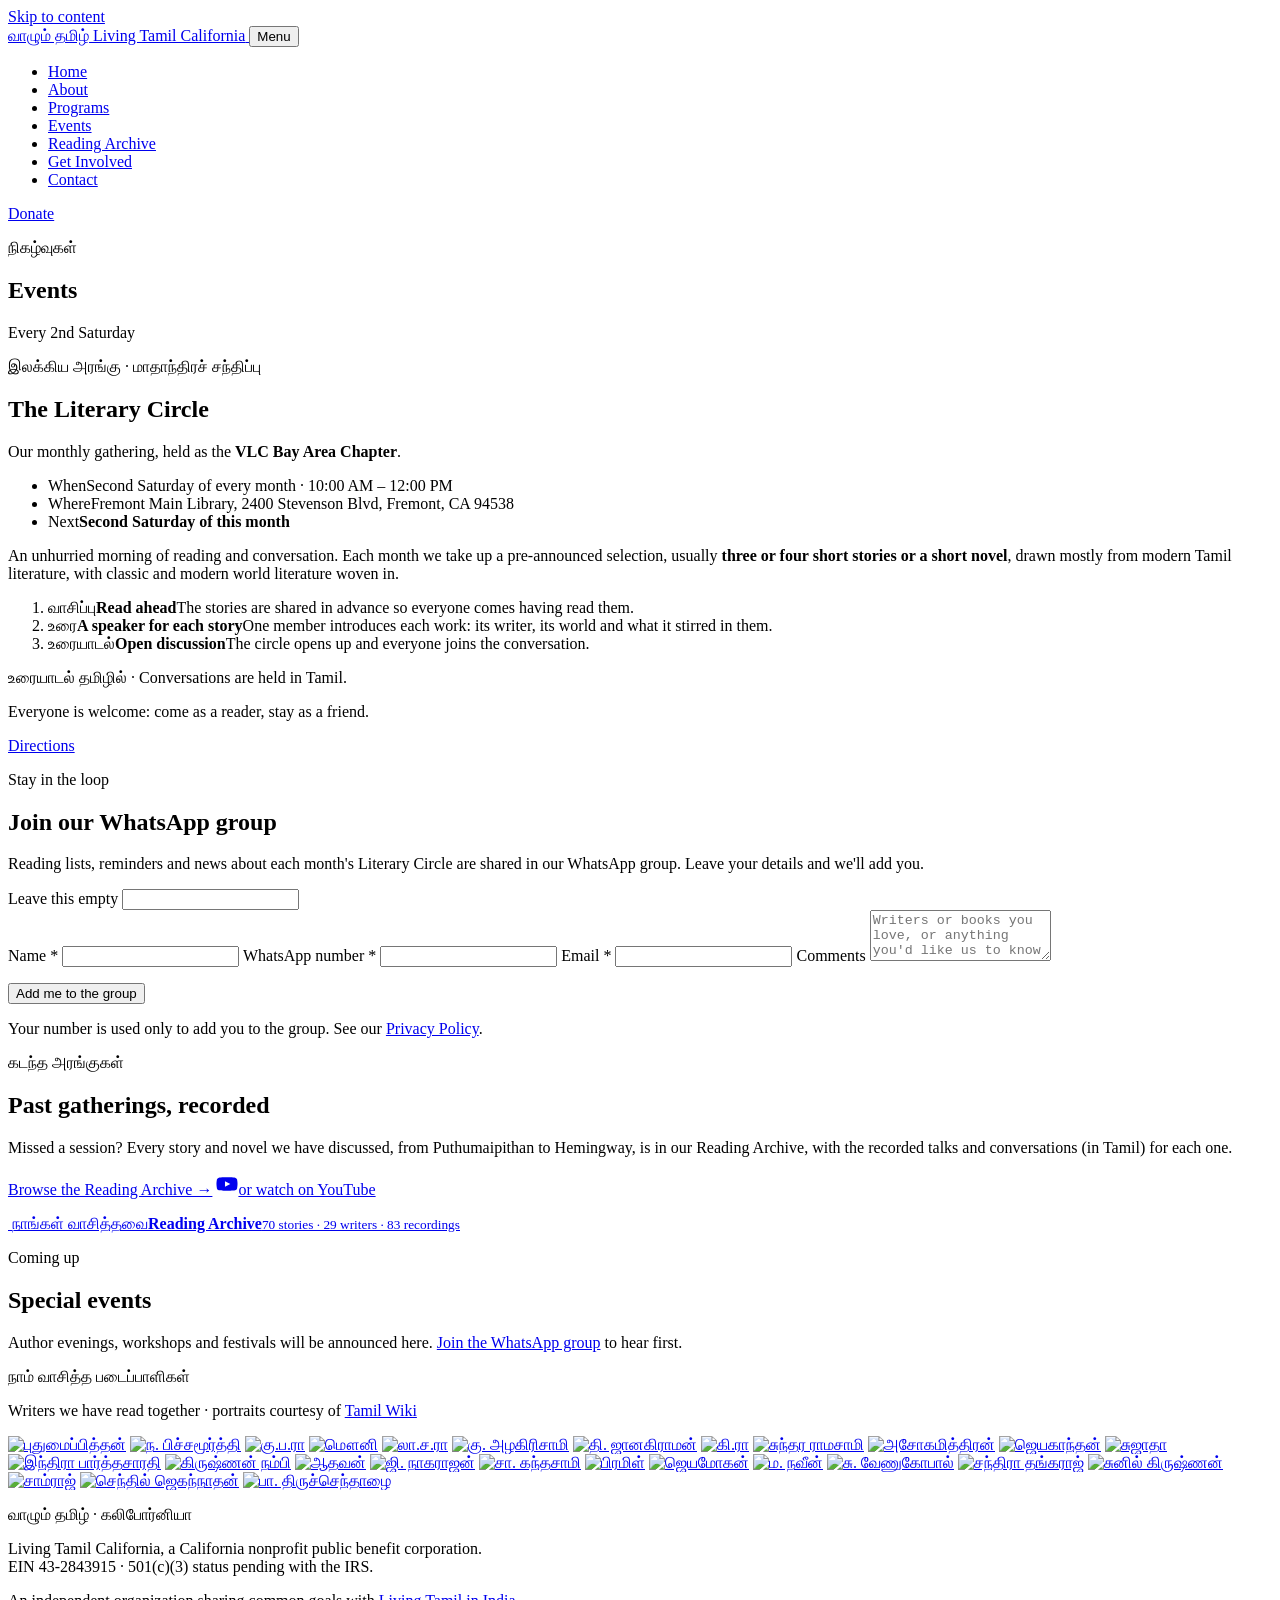
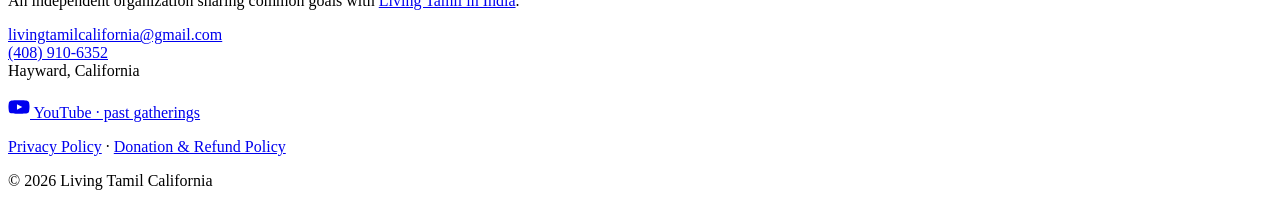
==== events.html @ 753c1c61 "Add files via upload" ====
<!DOCTYPE html>
<html lang="en">
<head>
  <meta charset="utf-8">
  <meta name="referrer" content="strict-origin-when-cross-origin">
  <meta name="viewport" content="width=device-width, initial-scale=1">
  <title>Events · Living Tamil California</title>
  <meta name="description" content="Upcoming events from Living Tamil California.">
  <link rel="preconnect" href="https://fonts.googleapis.com">
  <link rel="preconnect" href="https://fonts.gstatic.com" crossorigin>
  <link rel="stylesheet" href="https://fonts.googleapis.com/css2?family=Noto+Serif+Tamil:wght@400;600;700&family=Source+Serif+4:ital,opsz,wght@0,8..60,400;0,8..60,600;1,8..60,400&family=IBM+Plex+Sans:wght@500;600&display=swap">
  <link rel="stylesheet" href="css/style.css">
</head>
<body>
  <a class="skip" href="#main">Skip to content</a>
  <header class="site-header">
    <div class="wrap bar">
      <a class="brand" href="index.html">
        <span class="brand-ta" lang="ta">வாழும் தமிழ்</span>
        <span class="brand-en">Living Tamil California</span>
      </a>
      <button class="menu-btn" aria-expanded="false" aria-controls="site-nav">Menu</button>
      <nav id="site-nav" aria-label="Main">
        <ul>
        <li><a href="index.html">Home</a></li>
        <li><a href="about.html">About</a></li>
        <li><a href="programs.html">Programs</a></li>
        <li><a href="events.html" aria-current="page">Events</a></li>
        <li><a href="readings.html">Reading Archive</a></li>
        <li><a href="get-involved.html">Get Involved</a></li>
        <li><a href="contact.html">Contact</a></li>
        </ul>
      </nav>
      <a class="btn btn-donate" href="donate.html">Donate</a>
    </div>
  </header>

  <main id="main">
    
    <section class="page-head"><div class="wrap">
      <p class="label" lang="ta">நிகழ்வுகள்</p>
      <h1>Events</h1>
    </div></section>

    <section><div class="wrap">
      <article class="circle">
        <div class="circle-date" aria-hidden="true">
          <span class="cd-label">Every</span>
          <span class="cd-big">2nd</span>
          <span class="cd-label">Saturday</span>
        </div>
        <div>
          <p class="card-ta" lang="ta">இலக்கிய அரங்கு · மாதாந்திரச் சந்திப்பு</p>
          <h2>The Literary Circle</h2>
          <p class="muted">Our monthly gathering, held as the <strong>VLC Bay Area Chapter</strong>.</p>
          <ul class="circle-facts">
            <li><span>When</span>Second Saturday of every month · 10:00 AM – 12:00 PM</li>
            <li><span>Where</span>Fremont Main Library, 2400 Stevenson Blvd, Fremont, CA 94538</li>
            <li><span>Next</span><strong data-next-meet>Second Saturday of this month</strong></li>
          </ul>
          <p>An unhurried morning of reading and conversation. Each month we take up a pre-announced selection, usually <strong>three or four short stories or a short novel</strong>, drawn mostly from modern Tamil literature, with classic and modern world literature woven in.</p>
          <ol class="circle-flow">
            <li><span lang="ta">வாசிப்பு</span><strong>Read ahead</strong>The stories are shared in advance so everyone comes having read them.</li>
            <li><span lang="ta">உரை</span><strong>A speaker for each story</strong>One member introduces each work: its writer, its world and what it stirred in them.</li>
            <li><span lang="ta">உரையாடல்</span><strong>Open discussion</strong>The circle opens up and everyone joins the conversation.</li>
          </ol>
          <p class="lang-note"><span lang="ta">உரையாடல் தமிழில்</span> · Conversations are held in Tamil.</p>
          <p class="muted">Everyone is welcome: come as a reader, stay as a friend.</p>
          <p><a class="btn btn-ghost" href="https://maps.google.com/?q=Fremont+Main+Library+2400+Stevenson+Blvd+Fremont+CA" target="_blank" rel="noopener">Directions</a></p>
        </div>
      </article>
    </div></section>

    <section id="whatsapp"><div class="wrap two-col">
      <div>
        <p class="label">Stay in the loop</p>
        <h2>Join our WhatsApp group</h2>
        <p>Reading lists, reminders and news about each month's Literary Circle are shared in our WhatsApp group. Leave your details and we'll add you.</p>
      </div>
      <form class="join-form" data-sheet="whatsapp" action="https://script.google.com/macros/s/AKfycbwcMG3Bft_n6S9vQtXcl8QvotxxAq6R3eMAFRII5XbuZ6vW37syOrJnGs5MdEggBdgD/exec" method="POST" accept-charset="UTF-8">
        <input type="hidden" name="form" value="whatsapp">
        <input type="hidden" name="page" value="events.html">
        <div class="hp" aria-hidden="true"><label>Leave this empty <input type="text" name="_honey" tabindex="-1" autocomplete="off"></label></div>
        <label for="w-name">Name <span aria-hidden="true">*</span></label>
        <input id="w-name" name="name" type="text" maxlength="100" autocomplete="name" required>
        <label for="w-phone">WhatsApp number <span aria-hidden="true">*</span></label>
        <input id="w-phone" name="phone" type="tel" maxlength="25" inputmode="tel" autocomplete="tel" required>
        <label for="w-email">Email <span aria-hidden="true">*</span></label>
        <input id="w-email" name="email" type="email" maxlength="120" autocomplete="email" required>
        <label for="w-comments">Comments</label>
        <textarea id="w-comments" name="comments" maxlength="1000" rows="3" placeholder="Writers or books you love, or anything you'd like us to know"></textarea>
        <p class="form-msg" role="status" aria-live="polite"></p>
        <button class="btn" type="submit">Add me to the group</button>
        <p class="muted small">Your number is used only to add you to the group. See our <a href="privacy.html">Privacy Policy</a>.</p>
      </form>
    </div></section>


    <section class="past"><div class="wrap past-grid">
      <div>
        <p class="label" lang="ta">கடந்த அரங்குகள்</p>
        <h2>Past gatherings, recorded</h2>
        <p>Missed a session? Every story and novel we have discussed, from Puthumaipithan to Hemingway, is in our Reading Archive, with the recorded talks and conversations (in Tamil) for each one.</p>
        <p class="past-actions"><a class="btn btn-yt" href="readings.html">Browse the Reading Archive →</a>
        <a class="past-yt" href="https://www.youtube.com/channel/UCCyEoEuhA17D2YzN9v149PA" target="_blank" rel="noopener noreferrer"><svg viewBox="0 0 24 24" width="22" height="22" aria-hidden="true"><path fill="currentColor" d="M23 7.2a3 3 0 0 0-2.1-2.1C19 4.6 12 4.6 12 4.6s-7 0-8.9.5A3 3 0 0 0 1 7.2 31 31 0 0 0 .5 12a31 31 0 0 0 .5 4.8 3 3 0 0 0 2.1 2.1c1.9.5 8.9.5 8.9.5s7 0 8.9-.5a3 3 0 0 0 2.1-2.1 31 31 0 0 0 .5-4.8 31 31 0 0 0-.5-4.8zM9.8 15.1V8.9L15.6 12z"/></svg><span>or watch on YouTube</span></a></p>
      </div>
      <a class="archive-card" href="readings.html" aria-label="Open the Reading Archive">
        <span class="ac-grid" aria-hidden="true"><img src="https://i.ytimg.com/vi/Y4TDRmN-gcU/mqdefault.jpg" alt="" loading="lazy"><img src="https://i.ytimg.com/vi/w2CPVMd3HJQ/mqdefault.jpg" alt="" loading="lazy"><img src="https://i.ytimg.com/vi/d3Lh9rftVUc/mqdefault.jpg" alt="" loading="lazy"><img src="https://i.ytimg.com/vi/euG8YVefQOY/mqdefault.jpg" alt="" loading="lazy"></span>
        <span class="ac-cap"><span lang="ta">நாங்கள் வாசித்தவை</span><b>Reading Archive</b><small>70 stories · 29 writers · 83 recordings</small></span>
      </a>
    </div></section>
      <section><div class="wrap">
      <p class="label">Coming up</p>
      <h2>Special events</h2>
      <p class="muted">Author evenings, workshops and festivals will be announced here. <a href="#whatsapp">Join the WhatsApp group</a> to hear first.</p>
    </div></section>
  </main>

<!-- writers-ribbon:start -->
<aside class="writers-ribbon" aria-label="Writers we have read">
  <div class="wrap">
    <p class="label" lang="ta">நாம் வாசித்த படைப்பாளிகள்</p>
    <p class="wr-sub">Writers we have read together · portraits courtesy of <a href="https://tamil.wiki" target="_blank" rel="noopener">Tamil Wiki</a></p>
    <div class="wr-faces">
      <a class="wr-face" href="https://tamil.wiki/wiki/%E0%AE%AA%E0%AF%81%E0%AE%A4%E0%AF%81%E0%AE%AE%E0%AF%88%E0%AE%AA%E0%AF%8D%E0%AE%AA%E0%AE%BF%E0%AE%A4%E0%AF%8D%E0%AE%A4%E0%AE%A9%E0%AF%8D" target="_blank" rel="noopener" data-name="புதுமைப்பித்தன்"><img src="https://tamil.wiki/images/b/b8/Pudhumaipithan.jpg" alt="புதுமைப்பித்தன்" loading="lazy"></a>
      <a class="wr-face" href="https://tamil.wiki/wiki/%E0%AE%A8._%E0%AE%AA%E0%AE%BF%E0%AE%9A%E0%AF%8D%E0%AE%9A%E0%AE%AE%E0%AF%82%E0%AE%B0%E0%AF%8D%E0%AE%A4%E0%AF%8D%E0%AE%A4%E0%AE%BF" target="_blank" rel="noopener" data-name="ந. பிச்சமூர்த்தி"><img src="https://tamil.wiki/images/thumb/9/9c/Na_Pichamurthy.jpg/300px-Na_Pichamurthy.jpg" alt="ந. பிச்சமூர்த்தி" loading="lazy"></a>
      <a class="wr-face" href="https://tamil.wiki/wiki/%E0%AE%95%E0%AF%81.%E0%AE%AA._%E0%AE%B0%E0%AE%BE%E0%AE%9C%E0%AE%95%E0%AF%8B%E0%AE%AA%E0%AE%BE%E0%AE%B2%E0%AE%A9%E0%AF%8D" target="_blank" rel="noopener" data-name="கு.ப.ரா"><img src="https://tamil.wiki/images/thumb/9/91/%E0%AE%95%E0%AF%81%E0%AE%AA%E0%AE%B0%E0%AE%BE.jpg/300px-%E0%AE%95%E0%AF%81%E0%AE%AA%E0%AE%B0%E0%AE%BE.jpg" alt="கு.ப.ரா" loading="lazy"></a>
      <a class="wr-face" href="https://tamil.wiki/wiki/%E0%AE%AE%E0%AF%8C%E0%AE%A9%E0%AE%BF" target="_blank" rel="noopener" data-name="மௌனி"><img src="https://tamil.wiki/images/8/82/%E0%AE%AE%E0%AF%8C%E0%AE%A9%E0%AE%BF.jpg" alt="மௌனி" loading="lazy"></a>
      <a class="wr-face" href="https://tamil.wiki/wiki/%E0%AE%B2%E0%AE%BE.%E0%AE%9A._%E0%AE%B0%E0%AE%BE%E0%AE%AE%E0%AE%BE%E0%AE%AE%E0%AE%BF%E0%AE%B0%E0%AF%8D%E0%AE%A4%E0%AE%AE%E0%AF%8D" target="_blank" rel="noopener" data-name="லா.ச.ரா"><img src="https://tamil.wiki/images/8/84/La.Sa.Ra.jpg" alt="லா.ச.ரா" loading="lazy"></a>
      <a class="wr-face" href="https://tamil.wiki/wiki/%E0%AE%95%E0%AF%81._%E0%AE%85%E0%AE%B4%E0%AE%95%E0%AE%BF%E0%AE%B0%E0%AE%BF%E0%AE%9A%E0%AE%BE%E0%AE%AE%E0%AE%BF" target="_blank" rel="noopener" data-name="கு. அழகிரிசாமி"><img src="https://tamil.wiki/images/thumb/9/93/%E0%AE%95%E0%AF%81.%E0%AE%85%E0%AE%B4%E0%AE%95%E0%AE%BF%E0%AE%B0%E0%AE%BF%E0%AE%9A%E0%AE%BE%E0%AE%AE%E0%AE%BF.png/300px-%E0%AE%95%E0%AF%81.%E0%AE%85%E0%AE%B4%E0%AE%95%E0%AE%BF%E0%AE%B0%E0%AE%BF%E0%AE%9A%E0%AE%BE%E0%AE%AE%E0%AE%BF.png" alt="கு. அழகிரிசாமி" loading="lazy"></a>
      <a class="wr-face" href="https://tamil.wiki/wiki/%E0%AE%A4%E0%AE%BF.%E0%AE%9C%E0%AE%BE%E0%AE%A9%E0%AE%95%E0%AE%BF%E0%AE%B0%E0%AE%BE%E0%AE%AE%E0%AE%A9%E0%AF%8D" target="_blank" rel="noopener" data-name="தி. ஜானகிராமன்"><img src="https://tamil.wiki/images/thumb/8/80/%E0%AE%A4%E0%AE%BF.%E0%AE%9C%E0%AE%BE%E0%AE%A9%E0%AE%95%E0%AE%BF%E0%AE%B0%E0%AE%BE%E0%AE%AE%E0%AE%A9%E0%AF%8D.png/281px-%E0%AE%A4%E0%AE%BF.%E0%AE%9C%E0%AE%BE%E0%AE%A9%E0%AE%95%E0%AE%BF%E0%AE%B0%E0%AE%BE%E0%AE%AE%E0%AE%A9%E0%AF%8D.png" alt="தி. ஜானகிராமன்" loading="lazy"></a>
      <a class="wr-face" href="https://tamil.wiki/wiki/%E0%AE%95%E0%AE%BF._%E0%AE%B0%E0%AE%BE%E0%AE%9C%E0%AE%A8%E0%AE%BE%E0%AE%B0%E0%AE%BE%E0%AE%AF%E0%AE%A3%E0%AE%A9%E0%AF%8D" target="_blank" rel="noopener" data-name="கி.ரா"><img src="https://tamil.wiki/images/thumb/b/bd/Ki.Ra2.jpg/300px-Ki.Ra2.jpg" alt="கி.ரா" loading="lazy"></a>
      <a class="wr-face" href="https://tamil.wiki/wiki/%E0%AE%9A%E0%AF%81%E0%AE%A8%E0%AF%8D%E0%AE%A4%E0%AE%B0_%E0%AE%B0%E0%AE%BE%E0%AE%AE%E0%AE%9A%E0%AE%BE%E0%AE%AE%E0%AE%BF" target="_blank" rel="noopener" data-name="சுந்தர ராமசாமி"><img src="https://tamil.wiki/images/8/85/Sunth.jpg" alt="சுந்தர ராமசாமி" loading="lazy"></a>
      <a class="wr-face" href="https://tamil.wiki/wiki/%E0%AE%85%E0%AE%9A%E0%AF%8B%E0%AE%95%E0%AE%AE%E0%AE%BF%E0%AE%A4%E0%AF%8D%E0%AE%A4%E0%AE%BF%E0%AE%B0%E0%AE%A9%E0%AF%8D" target="_blank" rel="noopener" data-name="அசோகமித்திரன்"><img src="https://tamil.wiki/images/thumb/7/72/Asokamithranhero.jpeg/300px-Asokamithranhero.jpeg" alt="அசோகமித்திரன்" loading="lazy"></a>
      <a class="wr-face" href="https://tamil.wiki/wiki/%E0%AE%9C%E0%AF%86%E0%AE%AF%E0%AE%95%E0%AE%BE%E0%AE%A8%E0%AF%8D%E0%AE%A4%E0%AE%A9%E0%AF%8D" target="_blank" rel="noopener" data-name="ஜெயகாந்தன்"><img src="https://tamil.wiki/images/thumb/2/24/Jeya1.jpg/300px-Jeya1.jpg" alt="ஜெயகாந்தன்" loading="lazy"></a>
      <a class="wr-face" href="https://tamil.wiki/wiki/%E0%AE%9A%E0%AF%81%E0%AE%9C%E0%AE%BE%E0%AE%A4%E0%AE%BE" target="_blank" rel="noopener" data-name="சுஜாதா"><img src="https://tamil.wiki/images/thumb/a/a1/Sujatha.png/300px-Sujatha.png" alt="சுஜாதா" loading="lazy"></a>
      <a class="wr-face" href="https://tamil.wiki/wiki/%E0%AE%87%E0%AE%A8%E0%AF%8D%E0%AE%A4%E0%AE%BF%E0%AE%B0%E0%AE%BE_%E0%AE%AA%E0%AE%BE%E0%AE%B0%E0%AF%8D%E0%AE%A4%E0%AF%8D%E0%AE%A4%E0%AE%9A%E0%AE%BE%E0%AE%B0%E0%AE%A4%E0%AE%BF" target="_blank" rel="noopener" data-name="இந்திரா பார்த்தசாரதி"><img src="https://tamil.wiki/images/9/98/%E0%AE%87%E0%AE%AA%E0%AE%BE.jpg" alt="இந்திரா பார்த்தசாரதி" loading="lazy"></a>
      <a class="wr-face" href="https://tamil.wiki/wiki/%E0%AE%95%E0%AE%BF%E0%AE%B0%E0%AF%81%E0%AE%B7%E0%AF%8D%E0%AE%A3%E0%AE%A9%E0%AF%8D_%E0%AE%A8%E0%AE%AE%E0%AF%8D%E0%AE%AA%E0%AE%BF" target="_blank" rel="noopener" data-name="கிருஷ்ணன் நம்பி"><img src="https://tamil.wiki/images/9/9b/%E0%AE%95%E0%AE%BF%E0%AE%B0%E0%AF%81%E0%AE%B7%E0%AF%8D%E0%AE%A3%E0%AE%A9%E0%AF%8D_%E0%AE%A8%E0%AE%AE%E0%AF%8D%E0%AE%AA%E0%AE%BF_.png" alt="கிருஷ்ணன் நம்பி" loading="lazy"></a>
      <a class="wr-face" href="https://tamil.wiki/wiki/%E0%AE%86%E0%AE%A4%E0%AE%B5%E0%AE%A9%E0%AF%8D_%28%E0%AE%8E%E0%AE%B4%E0%AF%81%E0%AE%A4%E0%AF%8D%E0%AE%A4%E0%AE%BE%E0%AE%B3%E0%AE%B0%E0%AF%8D%29" target="_blank" rel="noopener" data-name="ஆதவன்"><img src="https://tamil.wiki/images/thumb/7/79/%E0%AE%86%E0%AE%A4%E0%AE%B5%E0%AE%A9%E0%AF%8D1.jpg/300px-%E0%AE%86%E0%AE%A4%E0%AE%B5%E0%AE%A9%E0%AF%8D1.jpg" alt="ஆதவன்" loading="lazy"></a>
      <a class="wr-face" href="https://tamil.wiki/wiki/%E0%AE%9C%E0%AE%BF._%E0%AE%A8%E0%AE%BE%E0%AE%95%E0%AE%B0%E0%AE%BE%E0%AE%9C%E0%AE%A9%E0%AF%8D" target="_blank" rel="noopener" data-name="ஜி. நாகராஜன்"><img src="https://tamil.wiki/images/thumb/7/77/Gnagarajan2.jpg/300px-Gnagarajan2.jpg" alt="ஜி. நாகராஜன்" loading="lazy"></a>
      <a class="wr-face" href="https://tamil.wiki/wiki/%E0%AE%9A%E0%AE%BE.%E0%AE%95%E0%AE%A8%E0%AF%8D%E0%AE%A4%E0%AE%9A%E0%AE%BE%E0%AE%AE%E0%AE%BF" target="_blank" rel="noopener" data-name="சா. கந்தசாமி"><img src="https://tamil.wiki/images/thumb/5/59/Sakanda.png/300px-Sakanda.png" alt="சா. கந்தசாமி" loading="lazy"></a>
      <a class="wr-face" href="https://tamil.wiki/wiki/%E0%AE%AA%E0%AE%BF%E0%AE%B0%E0%AE%AE%E0%AE%BF%E0%AE%B3%E0%AF%8D" target="_blank" rel="noopener" data-name="பிரமிள்"><img src="https://tamil.wiki/images/thumb/b/ba/%E0%AE%AA%E0%AE%BF%E0%AE%B0%E0%AE%AE%E0%AE%BF%E0%AE%B3%E0%AF%8D.jpg/300px-%E0%AE%AA%E0%AE%BF%E0%AE%B0%E0%AE%AE%E0%AE%BF%E0%AE%B3%E0%AF%8D.jpg" alt="பிரமிள்" loading="lazy"></a>
      <a class="wr-face" href="https://tamil.wiki/wiki/%E0%AE%9C%E0%AF%86%E0%AE%AF%E0%AE%AE%E0%AF%8B%E0%AE%95%E0%AE%A9%E0%AF%8D" target="_blank" rel="noopener" data-name="ஜெயமோகன்"><img src="https://tamil.wiki/images/thumb/f/f3/Jeyamohan_new3.jpg/300px-Jeyamohan_new3.jpg" alt="ஜெயமோகன்" loading="lazy"></a>
      <a class="wr-face" href="https://tamil.wiki/wiki/%E0%AE%AE._%E0%AE%A8%E0%AE%B5%E0%AF%80%E0%AE%A9%E0%AF%8D" target="_blank" rel="noopener" data-name="ம. நவீன்"><img src="https://tamil.wiki/images/thumb/6/6e/Naveen1.jpg/300px-Naveen1.jpg" alt="ம. நவீன்" loading="lazy"></a>
      <a class="wr-face" href="https://tamil.wiki/wiki/%E0%AE%9A%E0%AF%81._%E0%AE%B5%E0%AF%87%E0%AE%A3%E0%AF%81%E0%AE%95%E0%AF%8B%E0%AE%AA%E0%AE%BE%E0%AE%B2%E0%AF%8D" target="_blank" rel="noopener" data-name="சு. வேணுகோபால்"><img src="https://tamil.wiki/images/thumb/2/28/Venugopal3.jpg/300px-Venugopal3.jpg" alt="சு. வேணுகோபால்" loading="lazy"></a>
      <a class="wr-face" href="https://tamil.wiki/wiki/%E0%AE%9A%E0%AE%A8%E0%AF%8D%E0%AE%A4%E0%AE%BF%E0%AE%B0%E0%AE%BE_%E0%AE%A4%E0%AE%99%E0%AF%8D%E0%AE%95%E0%AE%B0%E0%AE%BE%E0%AE%9C%E0%AF%8D" target="_blank" rel="noopener" data-name="சந்திரா தங்கராஜ்"><img src="https://tamil.wiki/images/thumb/b/b9/Chandra2.jpg/300px-Chandra2.jpg" alt="சந்திரா தங்கராஜ்" loading="lazy"></a>
      <a class="wr-face" href="https://tamil.wiki/wiki/%E0%AE%9A%E0%AF%81%E0%AE%A9%E0%AE%BF%E0%AE%B2%E0%AF%8D_%E0%AE%95%E0%AE%BF%E0%AE%B0%E0%AF%81%E0%AE%B7%E0%AF%8D%E0%AE%A3%E0%AE%A9%E0%AF%8D" target="_blank" rel="noopener" data-name="சுனில் கிருஷ்ணன்"><img src="https://tamil.wiki/images/thumb/6/63/Suneel-krishanin-ambu-padukkai-muthal-mana-pathivugal_528.jpg/300px-Suneel-krishanin-ambu-padukkai-muthal-mana-pathivugal_528.jpg" alt="சுனில் கிருஷ்ணன்" loading="lazy"></a>
      <a class="wr-face" href="https://tamil.wiki/wiki/%E0%AE%9A%E0%AE%BE%E0%AE%AE%E0%AF%8D%E0%AE%B0%E0%AE%BE%E0%AE%9C%E0%AF%8D" target="_blank" rel="noopener" data-name="சாம்ராஜ்"><img src="https://tamil.wiki/images/thumb/9/90/Samraj_%281%29.jpg/300px-Samraj_%281%29.jpg" alt="சாம்ராஜ்" loading="lazy"></a>
      <a class="wr-face" href="https://tamil.wiki/wiki/%E0%AE%9A%E0%AF%86%E0%AE%A8%E0%AF%8D%E0%AE%A4%E0%AE%BF%E0%AE%B2%E0%AF%8D_%E0%AE%9C%E0%AF%86%E0%AE%95%E0%AE%A8%E0%AF%8D%E0%AE%A8%E0%AE%BE%E0%AE%A4%E0%AE%A9%E0%AF%8D" target="_blank" rel="noopener" data-name="செந்தில் ஜெகந்நாதன்"><img src="https://tamil.wiki/images/8/8d/Senthil-217_%281%29.jpg" alt="செந்தில் ஜெகந்நாதன்" loading="lazy"></a>
      <a class="wr-face" href="https://tamil.wiki/wiki/%E0%AE%AA%E0%AE%BE._%E0%AE%A4%E0%AE%BF%E0%AE%B0%E0%AF%81%E0%AE%9A%E0%AF%8D%E0%AE%9A%E0%AF%86%E0%AE%A8%E0%AF%8D%E0%AE%A4%E0%AE%BE%E0%AE%B4%E0%AF%88" target="_blank" rel="noopener" data-name="பா. திருச்செந்தாழை"><img src="https://tamil.wiki/images/thumb/1/1e/%E0%AE%AA%E0%AE%BE.%E0%AE%A4%E0%AE%BF%E0%AE%B0%E0%AF%81%E0%AE%9A%E0%AF%8D%E0%AE%9A%E0%AF%86%E0%AE%A8%E0%AF%8D%E0%AE%A4%E0%AE%BE%E0%AE%B4%E0%AF%88.jpg/300px-%E0%AE%AA%E0%AE%BE.%E0%AE%A4%E0%AE%BF%E0%AE%B0%E0%AF%81%E0%AE%9A%E0%AF%8D%E0%AE%9A%E0%AF%86%E0%AE%A8%E0%AF%8D%E0%AE%A4%E0%AE%BE%E0%AE%B4%E0%AF%88.jpg" alt="பா. திருச்செந்தாழை" loading="lazy"></a>
    </div>
  </div>
</aside>
<!-- writers-ribbon:end -->
  <footer class="site-footer">
    <div class="wrap footer-grid">
      <div>
        <p class="brand-ta" lang="ta">வாழும் தமிழ் · கலிபோர்னியா</p>
        <p>Living Tamil California, a California nonprofit public benefit corporation.<br>
        EIN 43-2843915 · 501(c)(3) status pending with the IRS.</p>
        <p>An independent organization sharing common goals with <a href="https://livingtamil.org" target="_blank" rel="noopener noreferrer">Living Tamil in India</a>.</p>
      </div>
      <div>
        <p><a href="mailto:livingtamilcalifornia@gmail.com">livingtamilcalifornia@gmail.com</a><br>
        <a href="tel:+14089106352">(408) 910-6352</a><br>Hayward, California</p>
        <p><a class="foot-yt" href="https://www.youtube.com/channel/UCCyEoEuhA17D2YzN9v149PA" target="_blank" rel="noopener"><svg viewBox="0 0 24 24" width="22" height="22" aria-hidden="true"><path fill="currentColor" d="M23 7.2a3 3 0 0 0-2.1-2.1C19 4.6 12 4.6 12 4.6s-7 0-8.9.5A3 3 0 0 0 1 7.2 31 31 0 0 0 .5 12a31 31 0 0 0 .5 4.8 3 3 0 0 0 2.1 2.1c1.9.5 8.9.5 8.9.5s7 0 8.9-.5a3 3 0 0 0 2.1-2.1 31 31 0 0 0 .5-4.8 31 31 0 0 0-.5-4.8zM9.8 15.1V8.9L15.6 12z"/></svg> YouTube · past gatherings</a></p>
        <p><a href="privacy.html">Privacy Policy</a> · <a href="donation-policy.html">Donation &amp; Refund Policy</a></p>
      </div>
    </div>
    <div class="wrap"><p class="copy">© <span data-year>2026</span> Living Tamil California</p></div>
  </footer>
  <script src="js/site.js"></script>
  <script src="js/forms.js"></script>
</body>
</html>
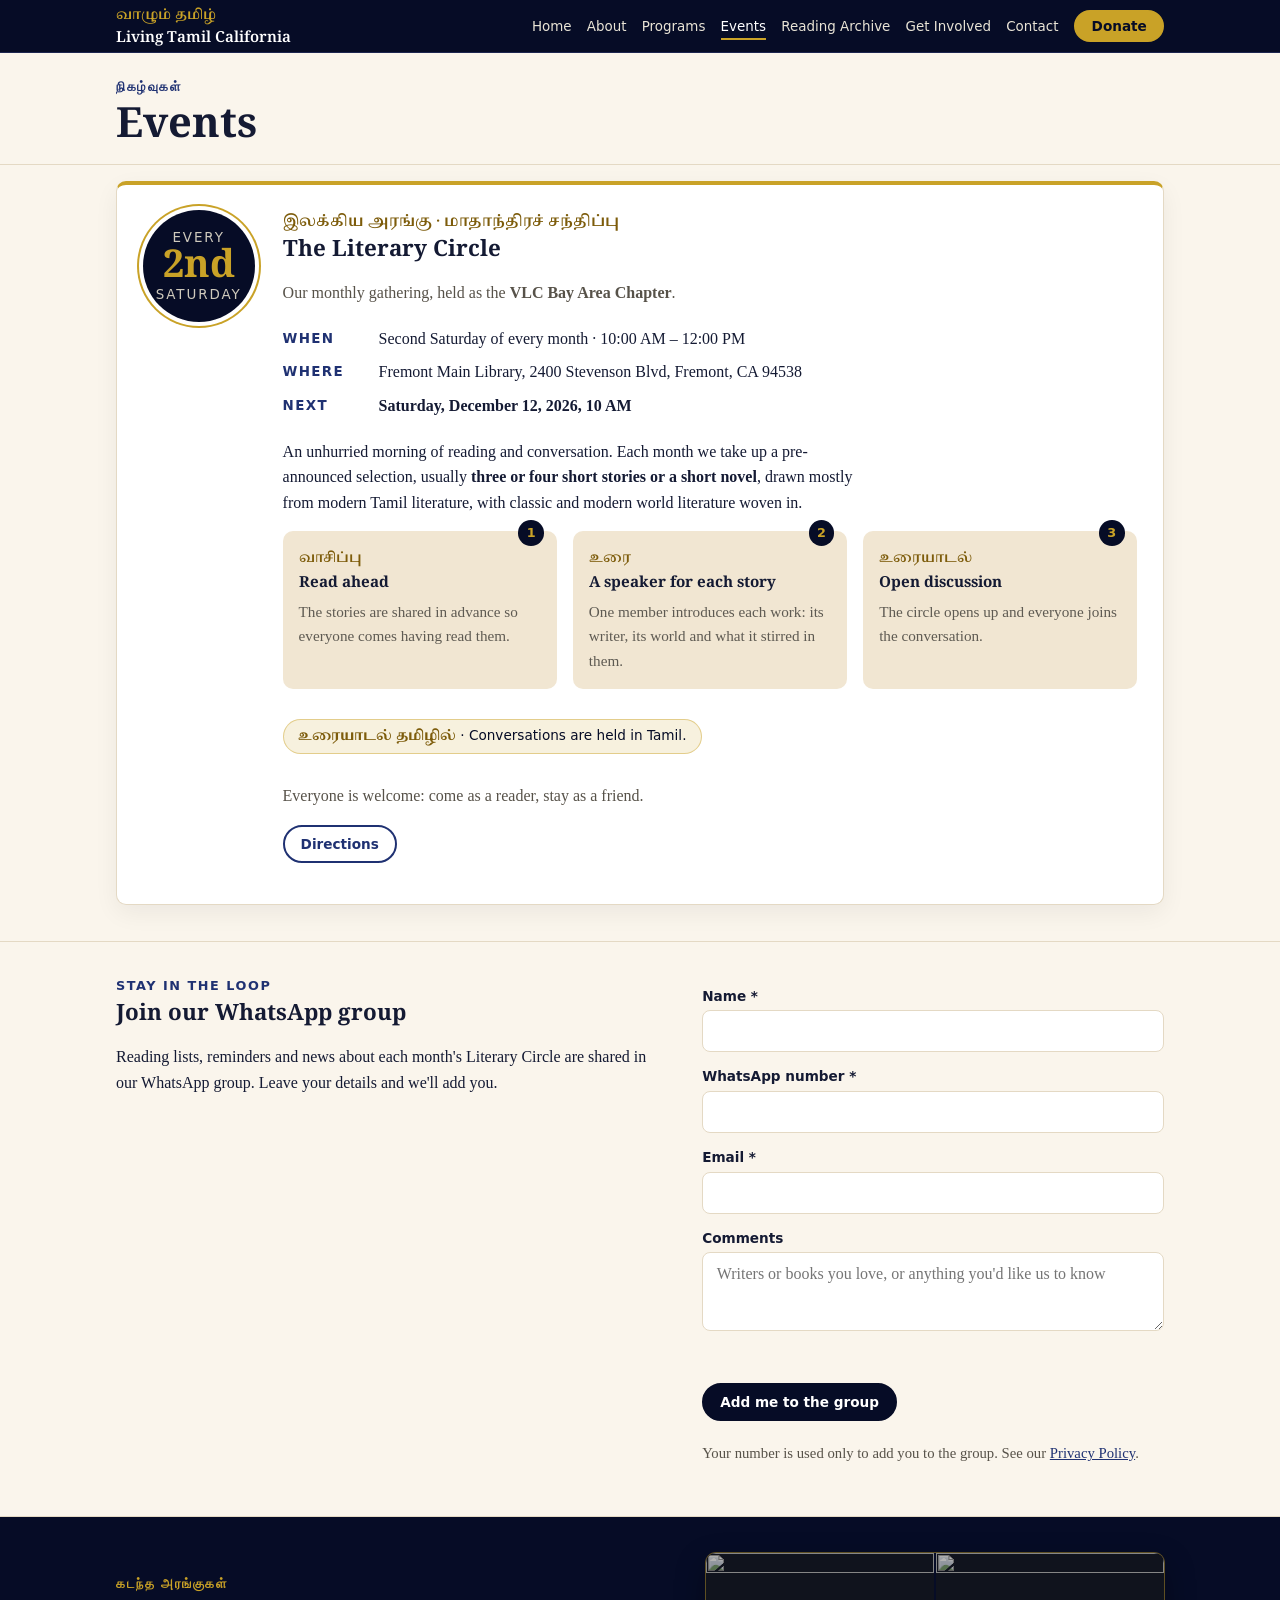
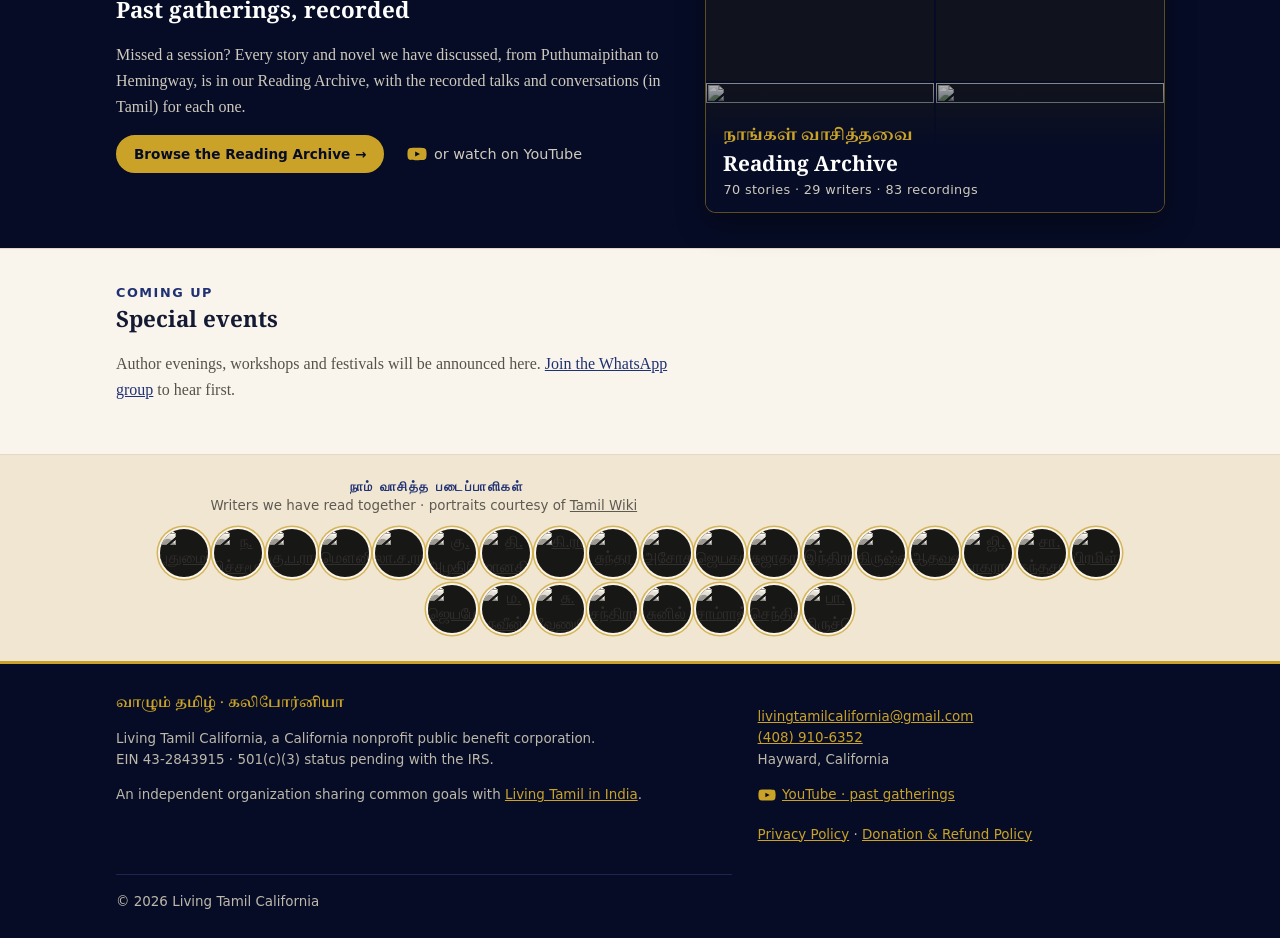
==== commit 615ed478: "events - disable adding to the group" ====
--- a/events.html
+++ b/events.html
@@ -90,7 +90,7 @@
         <label for="w-comments">Comments</label>
         <textarea id="w-comments" name="comments" maxlength="1000" rows="3" placeholder="Writers or books you love, or anything you'd like us to know"></textarea>
         <p class="form-msg" role="status" aria-live="polite"></p>
-        <button class="btn" type="submit">Add me to the group</button>
+        <button class="btn" type="submit" disabled>Add me to the group</button>
         <p class="muted small">Your number is used only to add you to the group. See our <a href="privacy.html">Privacy Policy</a>.</p>
       </form>
     </div></section>
--- a/css/style.css
+++ b/css/style.css
@@ -0,0 +1,427 @@
+/* =========================================================
+   Living Tamil California – site styles
+   THEME: change only the variables in :root to re-theme the site.
+   ========================================================= */
+:root {
+  /* Theme inspired by livingtamil.org: midnight navy, gold, sandal */
+  --navy:    #060c26;   /* header, hero, footer background */
+  --navy2:   #111a3f;   /* raised navy surfaces */
+  --gold:    #c9a227;   /* gold accents on navy */
+  --paper:   #faf5ec;   /* sandal page background */
+  --ink:     #141a33;   /* main text */
+  --muted:   #5e5a52;   /* secondary text */
+  --line:    #e4d9c4;   /* borders */
+  --accent:  #7d5c0b;   /* deep gold – readable on sandal */
+  --accent2: #1f3172;   /* navy-blue links & labels */
+  --band:    #f1e6d2;   /* tinted sandal sections */
+  --display: "Noto Serif Tamil", "Source Serif 4", Georgia, serif;
+  --body:    "Source Serif 4", Georgia, "Times New Roman", serif;
+  --label:   "IBM Plex Sans", system-ui, -apple-system, sans-serif;
+  --radius:  10px;
+}
+
+* { box-sizing: border-box; }
+html { scroll-behavior: smooth; }
+body { margin: 0; background: var(--paper); color: var(--ink); font: 400 1.0625rem/1.65 var(--body); }
+img { max-width: 100%; display: block; }
+a { color: var(--accent2); }
+a:focus-visible, button:focus-visible { outline: 2px solid var(--accent); outline-offset: 2px; }
+h1, h2, h3 { font-family: var(--display); line-height: 1.2; margin: 0 0 .5rem; text-wrap: balance; }
+h1 { font-size: clamp(2.1rem, 6vw, 3.3rem); }
+h2 { font-size: 1.6rem; }
+h3 { font-size: 1.15rem; }
+.wrap { max-width: 68rem; margin: 0 auto; padding: 0 20px; }
+.label { font: 600 .75rem/1.2 var(--label); letter-spacing: .12em; text-transform: uppercase; color: var(--accent2); margin: 0 0 .5rem; }
+.muted { color: var(--muted); }
+.small { font-size: .9rem; }
+.skip { position: absolute; left: -999px; }
+.skip:focus { left: 1rem; top: 1rem; background: var(--paper); padding: .5rem 1rem; z-index: 10; }
+.placeholder-text { color: var(--accent); font-style: italic; }
+
+/* Header */
+.site-header { position: sticky; top: 0; z-index: 5; background: var(--paper); border-bottom: 1px solid var(--line); }
+.bar { display: flex; align-items: center; gap: 1.25rem; min-height: 4.25rem; }
+.brand { text-decoration: none; color: var(--ink); display: flex; flex-direction: column; line-height: 1.15; margin-right: auto; }
+.brand-ta { font: 600 .95rem var(--display); color: var(--accent); margin: 0; }
+.brand-en { font: 600 1.05rem var(--display); }
+nav ul { list-style: none; display: flex; gap: 1.1rem; margin: 0; padding: 0; }
+nav a { font: 500 .9rem var(--label); color: var(--ink); text-decoration: none; padding: .25rem 0; border-bottom: 2px solid transparent; }
+nav a:hover, nav a[aria-current="page"] { border-color: var(--accent); }
+.menu-btn { display: none; font: 500 .9rem var(--label); background: none; border: 1px solid var(--line); border-radius: var(--radius); padding: .4rem .8rem; color: var(--ink); }
+
+/* Buttons */
+.btn { display: inline-block; font: 600 .9rem var(--label); background: var(--accent2); color: #fff; text-decoration: none; padding: .7rem 1.2rem; border-radius: 999px; border: 2px solid var(--accent2); }
+.btn:hover { filter: brightness(1.1); }
+.btn-ghost { background: transparent; color: var(--accent2); }
+.btn-donate { background: var(--accent); border-color: var(--accent); padding: .5rem 1.1rem; }
+
+/* Sections */
+section { padding: 3.25rem 0; }
+section + section { border-top: 1px solid var(--line); }
+.page-head { padding-bottom: 1.5rem; }
+.hero { padding: 3.5rem 0; }
+.hero-grid, .two-col { display: grid; gap: 2.5rem; grid-template-columns: 1.2fr 1fr; align-items: center; }
+.two-col { align-items: start; }
+.lede { font-size: 1.22rem; color: var(--muted); max-width: 38rem; }
+.tamil-name { font: 600 1.1rem var(--display); color: var(--accent); margin: 0 0 .6rem; }
+.actions { display: flex; gap: .75rem; flex-wrap: wrap; margin: 1.5rem 0; }
+.status { display: inline-flex; gap: .5rem; align-items: center; font: 500 .8rem var(--label); color: var(--muted); border: 1px solid var(--line); border-radius: 999px; padding: .35rem .85rem; }
+.status::before { content: ""; width: .5rem; height: .5rem; border-radius: 50%; background: var(--accent); }
+
+.kural { background: var(--band); }
+.kural-tamil { font: 600 clamp(1.25rem, 4vw, 1.65rem)/1.7 var(--display); margin: .5rem 0 1rem; }
+.kural-en { font-style: italic; color: var(--muted); margin: 0; }
+.kural-src { font: 500 .8rem var(--label); color: var(--muted); }
+
+.cards { list-style: none; padding: 0; margin: 1.5rem 0; display: grid; gap: 1.5rem; grid-template-columns: repeat(auto-fit, minmax(17rem, 1fr)); }
+.cards li { border-top: 3px solid var(--accent); padding-top: 1rem; min-width: 0; }
+.cards p { color: var(--muted); margin: 0; }
+.cards-photo .photo { margin-bottom: 1rem; }
+
+.board { display: grid; gap: 1.5rem; grid-template-columns: repeat(auto-fit, minmax(13rem, 1fr)); margin: 1.5rem 0; }
+.board strong { display: block; font-family: var(--display); margin-top: .75rem; }
+.board span { font: 500 .85rem var(--label); color: var(--muted); }
+
+/* Photo placeholders – replace each <figure> with <img src="images/..." alt="..."> */
+.photo { margin: 0; background: repeating-linear-gradient(45deg, var(--band), var(--band) 10px, transparent 10px, transparent 20px); border: 1px dashed var(--line); border-radius: var(--radius); display: grid; place-items: center; text-align: center; padding: 1rem; color: var(--muted); font: 500 .8rem var(--label); }
+.photo-wide { aspect-ratio: 16/10; }
+.photo-tall { aspect-ratio: 4/5; }
+.photo-square { aspect-ratio: 1; }
+
+.note { font-size: .95rem; color: var(--muted); border-left: 3px solid var(--accent2); padding-left: .9rem; }
+.ticks { padding-left: 1.2rem; }
+.donate-box { background: var(--band); border-radius: var(--radius); padding: 1.75rem; min-height: 14rem; }
+
+.event { display: flex; gap: 1.25rem; margin-bottom: 2rem; }
+.event-date { flex: none; width: 4.5rem; height: 4.5rem; border-radius: var(--radius); background: var(--accent); color: #fff; display: grid; place-items: center; font: 600 .9rem var(--label); }
+
+.prose { max-width: 44rem; }
+.prose h2 { font-size: 1.25rem; margin-top: 1.75rem; }
+
+/* Footer */
+.site-footer { border-top: 1px solid var(--line); background: var(--band); padding: 2.5rem 0 1rem; font: 500 .85rem/1.6 var(--label); color: var(--muted); }
+.footer-grid { display: grid; gap: 2rem; grid-template-columns: 1.5fr 1fr; }
+.copy { border-top: 1px solid var(--line); padding-top: 1rem; margin-top: 1rem; }
+
+/* Mobile */
+@media (max-width: 820px) {
+  .menu-btn { display: inline-block; }
+  nav { display: none; position: absolute; top: 100%; left: 0; right: 0; background: var(--paper); border-bottom: 1px solid var(--line); }
+  nav.open { display: block; }
+  nav ul { flex-direction: column; gap: 0; padding: .5rem 20px 1rem; }
+  nav a { display: block; padding: .6rem 0; }
+  .hero-grid, .two-col, .footer-grid { grid-template-columns: 1fr; }
+}
+
+/* ===== Navy & gold chrome (livingtamil.org style) ===== */
+.site-header { background: var(--navy); border-bottom: 1px solid #1d2650; }
+.brand { color: #fff; }
+.brand-ta { color: var(--gold); }
+nav a { color: #e9e4d6; }
+nav a:hover, nav a[aria-current="page"] { border-color: var(--gold); color: #fff; }
+.menu-btn { color: #fff; border-color: #2c3666; }
+.btn-donate { background: var(--gold); border-color: var(--gold); color: var(--navy); }
+@media (max-width: 820px) { nav { background: var(--navy); border-color: #1d2650; } }
+
+.hero { background: var(--navy); color: #f4efe3; border-bottom: 3px solid var(--gold); }
+.hero h1 { color: #fff; }
+.hero .tamil-name { color: var(--gold); }
+.hero .lede { color: #cfcabd; }
+.hero .status { color: #cfcabd; border-color: #2c3666; }
+.hero .status::before { background: var(--gold); }
+.hero .btn { background: var(--gold); border-color: var(--gold); color: var(--navy); }
+.hero .btn-ghost { background: transparent; color: var(--gold); }
+.cards li { border-top-color: var(--gold); }
+
+/* Photo collage */
+.collage { display: grid; gap: 8px; grid-template-columns: repeat(3, 1fr); grid-template-rows: repeat(3, 8.5rem); }
+.collage figure { margin: 0; position: relative; overflow: hidden; border-radius: 8px; background: var(--navy2); box-shadow: 0 0 0 1px rgba(201,162,39,.35); }
+.collage img { width: 100%; height: 100%; object-fit: cover; filter: grayscale(1) contrast(1.05); transition: filter .4s, transform .4s; }
+.collage figure:hover img { filter: none; transform: scale(1.04); }
+.collage figcaption { position: absolute; left: 0; right: 0; bottom: 0; padding: .9rem .5rem .35rem; font: 600 .7rem var(--label); letter-spacing: .06em; color: #fff; background: linear-gradient(transparent, rgba(6,12,38,.85)); }
+.c1 { grid-column: 1; grid-row: 1 / span 2; }
+.c2 { grid-column: 2 / span 2; grid-row: 1; }
+.c2 img { object-position: center 25%; }
+.c3 { grid-column: 2; grid-row: 2; }
+.c3 img, .c4 img, .c5 img { object-position: center 20%; }
+.c4 { grid-column: 3; grid-row: 2; }
+.c5 { grid-column: 1; grid-row: 3; }
+.c6 { grid-column: 2 / span 2; grid-row: 3; }
+.c6 img { object-position: center 55%; }
+@media (max-width: 820px) { .collage { grid-template-rows: repeat(3, 7rem); } }
+
+.site-footer { background: var(--navy); color: #bdb8aa; border-top: 3px solid var(--gold); }
+.site-footer a { color: var(--gold); }
+.site-footer .brand-ta { color: var(--gold); }
+.site-footer .copy { border-color: #1d2650; }
+
+/* ===== Voices of Tamil literature (quote carousel) ===== */
+.voices { background: var(--band); position: relative; overflow: hidden; }
+.voices::before { content: ""; position: absolute; inset: 0; background: radial-gradient(circle at 85% 20%, rgba(201,162,39,.18), transparent 45%); pointer-events: none; }
+.voices .label { text-align: center; }
+.q-stage { position: relative; display: grid; max-width: 54rem; margin: 1.5rem auto 0; }
+.q-mark { position: absolute; top: -3.2rem; left: 10.5rem; font: 700 9rem/1 var(--body); color: var(--gold); opacity: .25; pointer-events: none; }
+.q-slide { grid-area: 1 / 1; margin: 0; display: grid; grid-template-columns: auto 1fr; column-gap: 2.5rem; row-gap: 1rem; align-items: center; opacity: 0; transform: translateY(12px); transition: opacity .8s ease, transform .8s ease; visibility: hidden; }
+.q-slide.is-active { opacity: 1; transform: none; visibility: visible; }
+.q-portrait { grid-row: span 2; width: 9rem; height: 9rem; border-radius: 50%; object-fit: cover; filter: grayscale(1) contrast(1.05); box-shadow: 0 0 0 4px var(--paper), 0 0 0 6px var(--gold); }
+.q-slide blockquote { margin: 0; grid-column: 2; }
+.q-ta { font: 600 clamp(1.25rem, 3.2vw, 1.7rem)/1.75 var(--display); color: var(--navy); margin: 0 0 .75rem; }
+.q-en { font-style: italic; color: var(--muted); margin: 0; }
+.q-slide figcaption { grid-column: 2; display: flex; align-items: baseline; gap: .75rem; flex-wrap: wrap; }
+.q-slide figcaption::before { content: ""; width: 2.5rem; height: 2px; background: var(--gold); align-self: center; }
+.q-name-ta { font: 700 1.05rem var(--display); color: var(--accent); }
+.q-name-en { font: 500 .8rem var(--label); letter-spacing: .1em; text-transform: uppercase; color: var(--muted); }
+.q-dots { display: flex; justify-content: center; gap: .6rem; margin-top: 2rem; }
+.q-dot { width: .7rem; height: .7rem; border-radius: 50%; border: 1.5px solid var(--accent); background: transparent; padding: 0; cursor: pointer; transition: background .3s, transform .3s; }
+.q-dot.is-active { background: var(--accent); transform: scale(1.2); }
+@media (max-width: 640px) {
+  .q-slide { grid-template-columns: 1fr; justify-items: center; text-align: center; gap: 1.25rem; }
+  .q-slide blockquote, .q-slide figcaption { grid-column: 1; }
+  .q-slide figcaption { justify-content: center; }
+  .q-slide figcaption::before { display: none; }
+  .q-portrait { grid-row: auto; width: 7rem; height: 7rem; }
+  .q-mark { left: 50%; transform: translateX(-50%); }
+}
+@media (prefers-reduced-motion: reduce) { .q-slide { transition: none; } }
+
+.q-monogram { display: grid; place-items: center; background: var(--navy); color: var(--gold); font: 700 2rem var(--display); }
+
+/* Program illustrations */
+.prog-art { width: 100%; aspect-ratio: 8/5; border-radius: var(--radius); margin-bottom: 1rem; box-shadow: 0 6px 18px rgba(6,12,38,.15); transition: transform .3s; }
+.cards-photo li:hover .prog-art { transform: translateY(-3px); }
+
+/* Join form */
+.join-form { display: grid; gap: .4rem; }
+.join-form label { font: 600 .85rem var(--label); color: var(--ink); margin-top: .6rem; }
+.join-form input, .join-form textarea { font: 400 1rem var(--body); padding: .7rem .85rem; border: 1px solid var(--line); border-radius: 8px; background: #fff; color: var(--ink); }
+.join-form input:focus, .join-form textarea:focus { outline: 2px solid var(--gold); border-color: var(--gold); }
+.join-form .btn { justify-self: start; margin-top: 1rem; background: var(--navy); border-color: var(--navy); cursor: pointer; }
+.hp { position: absolute; left: -9999px; }
+
+.card-ta { font: 600 .95rem var(--display); color: var(--accent); margin: 0 0 .25rem !important; }
+
+/* Literary Circle */
+.circle { display: grid; grid-template-columns: auto 1fr; gap: 2.5rem; align-items: start; background: #fff; border: 1px solid var(--line); border-top: 4px solid var(--gold); border-radius: var(--radius); padding: 2.25rem; box-shadow: 0 8px 24px rgba(6,12,38,.06); }
+.circle-date { width: 8.5rem; aspect-ratio: 1; border-radius: 50%; background: var(--navy); color: #f4efe3; display: grid; place-content: center; text-align: center; box-shadow: 0 0 0 4px #fff, 0 0 0 6px var(--gold); }
+.cd-label { font: 500 .72rem var(--label); letter-spacing: .14em; text-transform: uppercase; color: #cfcabd; }
+.cd-big { font: 700 2.4rem/1.1 var(--display); color: var(--gold); }
+.circle h2 { margin-bottom: .25rem; }
+.circle-facts { list-style: none; padding: 0; margin: 1.25rem 0; display: grid; gap: .5rem; }
+.circle-facts li { display: grid; grid-template-columns: 5rem 1fr; gap: 1rem; }
+.circle-facts span { font: 600 .75rem/1.9 var(--label); letter-spacing: .1em; text-transform: uppercase; color: var(--accent2); }
+@media (max-width: 640px) { .circle { grid-template-columns: 1fr; padding: 1.5rem; } .circle-date { width: 7rem; } }
+
+.circle-flow { list-style: none; counter-reset: step; padding: 0; margin: 1.5rem 0; display: grid; gap: 1rem; grid-template-columns: repeat(auto-fit, minmax(11rem, 1fr)); }
+.circle-flow li { counter-increment: step; position: relative; background: var(--band); border-radius: var(--radius); padding: 1rem 1rem 1rem 1rem; font-size: .95rem; color: var(--muted); }
+.circle-flow li::before { content: counter(step); position: absolute; top: -.7rem; right: .8rem; width: 1.6rem; height: 1.6rem; border-radius: 50%; background: var(--navy); color: var(--gold); font: 700 .8rem/1.6rem var(--label); text-align: center; }
+.circle-flow span { display: block; font: 600 .85rem var(--display); color: var(--accent); }
+.circle-flow strong { display: block; color: var(--ink); font-family: var(--display); margin: .1rem 0 .3rem; }
+.lang-note { display: inline-block; font: 500 .85rem var(--label); color: var(--navy); background: rgba(201,162,39,.15); border: 1px solid rgba(201,162,39,.45); border-radius: 999px; padding: .35rem .9rem; }
+.lang-note span { font-family: var(--display); font-weight: 700; color: var(--accent); }
+
+/* Past recordings / YouTube */
+.past { background: var(--navy); color: #e9e4d6; }
+.past h2 { color: #fff; } .past .label { color: var(--gold); } .past p { color: #cfcabd; }
+.past-grid { display: grid; grid-template-columns: 1.2fr 1fr; gap: 2.5rem; align-items: center; }
+.btn-yt { display: inline-flex; align-items: center; gap: .55rem; background: var(--gold); border-color: var(--gold); color: var(--navy); }
+.yt-card { position: relative; aspect-ratio: 16/9; border-radius: var(--radius); display: grid; place-items: center; text-decoration: none; overflow: hidden;
+  background: radial-gradient(circle at 30% 30%, #1d2a63, var(--navy2) 60%), var(--navy2); box-shadow: 0 0 0 1px rgba(201,162,39,.45), 0 12px 30px rgba(0,0,0,.35); }
+.yt-card::before { content: "அ"; position: absolute; right: -1rem; bottom: -3.5rem; font: 700 12rem/1 var(--display); color: var(--gold); opacity: .08; }
+.yt-play { width: 4.5rem; height: 4.5rem; border-radius: 50%; background: var(--gold); color: var(--navy); display: grid; place-items: center; transition: transform .3s; }
+.yt-play svg { width: 2rem; height: 2rem; }
+.yt-card:hover .yt-play { transform: scale(1.08); }
+.yt-cap { position: absolute; bottom: .9rem; left: 1rem; font: 600 .9rem var(--display); color: var(--gold); }
+.foot-yt { display: inline-flex; align-items: center; gap: .4rem; }
+.foot-yt svg { width: 18px; height: 18px; }
+@media (max-width: 820px) { .past-grid { grid-template-columns: 1fr; } }
+
+/* Group photo */
+.group-photo { padding-top: 0; border-top: 0 !important; }
+.group-photo figure { margin: 0; }
+.group-photo img { width: 100%; border-radius: var(--radius); box-shadow: 0 0 0 1px var(--line), 0 0 0 6px var(--paper), 0 0 0 7px var(--gold), 0 14px 34px rgba(6,12,38,.18); }
+.group-photo figcaption { margin-top: 1rem; text-align: center; font: 500 .85rem var(--label); color: var(--muted); }
+.group-photo figcaption span { font: 700 .95rem var(--display); color: var(--accent); }
+.mission-text > div { max-width: 46rem; }
+
+/* Reading archive */
+.r-stats { display: flex; gap: .75rem; flex-wrap: wrap; margin: 1.25rem 0 .5rem; }
+.r-stats span { font: 500 .85rem var(--label); background: #fff; border: 1px solid var(--line); border-radius: 999px; padding: .4rem .9rem; color: var(--muted); }
+.r-stats b { font: 700 1rem var(--display); color: var(--accent); margin-right: .2rem; }
+.r-session { padding: 2.5rem 0; }
+.r-head { display: flex; align-items: center; gap: 1.25rem; margin-bottom: 1.5rem; }
+.r-when { flex: none; font: 600 .75rem var(--label); letter-spacing: .1em; text-transform: uppercase; color: var(--gold); background: var(--navy); border-radius: 999px; padding: .45rem .9rem; }
+.r-head h2 { margin: 0; font-size: 1.4rem; }
+.r-list { list-style: none; padding: 0; margin: 0; display: grid; gap: 1.25rem; grid-template-columns: repeat(auto-fill, minmax(15rem, 1fr)); }
+.r-item { background: #fff; border: 1px solid var(--line); border-radius: var(--radius); overflow: hidden; display: flex; flex-direction: column; transition: transform .25s, box-shadow .25s; }
+.r-item:hover { transform: translateY(-3px); box-shadow: 0 10px 24px rgba(6,12,38,.12); }
+.r-intro, .r-talk { border-top: 3px solid var(--gold); }
+.r-thumb { position: relative; display: block; aspect-ratio: 16/9; background: var(--navy2); }
+.r-thumb img { width: 100%; height: 100%; object-fit: cover; }
+.r-tag { position: absolute; left: .6rem; top: .6rem; font: 600 .68rem var(--label); letter-spacing: .08em; text-transform: uppercase; background: rgba(6,12,38,.85); color: var(--gold); padding: .2rem .55rem; border-radius: 999px; }
+.r-body { padding: .9rem 1rem 1rem; display: flex; flex-direction: column; gap: .2rem; flex: 1; }
+.r-body h4 { font: 700 1rem/1.45 var(--display); margin: 0; color: var(--ink); }
+.r-author { margin: 0; font: 600 .85rem var(--label); color: var(--accent); }
+.r-spk { font: 500 .8rem var(--label); color: var(--muted); }
+.r-links { margin: auto 0 0; padding-top: .6rem; display: flex; gap: 1rem; font: 600 .8rem var(--label); }
+.r-links a { text-decoration: none; }
+.btn-ghost-light { background: transparent; color: var(--gold); border-color: var(--gold); }
+
+/* Collapse menu earlier now that it has 7 items */
+@media (max-width: 1040px) {
+  .menu-btn { display: inline-block; }
+  nav { display: none; position: absolute; top: 100%; left: 0; right: 0; background: var(--navy); border-bottom: 1px solid #1d2650; }
+  nav.open { display: block; }
+  nav ul { flex-direction: column; gap: 0; padding: .5rem 20px 1rem; }
+  nav a { display: block; padding: .6rem 0; }
+}
+
+.r-new { background: linear-gradient(180deg, rgba(201,162,39,.10), transparent 60%); }
+.r-new .r-when { background: var(--gold); color: var(--navy); }
+
+/* ===== Writers ribbon (all pages except Home) ===== */
+.writers-ribbon { background: var(--band); border-top: 1px solid var(--line); padding: 2.25rem 0 2.5rem; text-align: center; }
+.writers-ribbon .label { margin-bottom: .2rem; }
+.wr-sub { font: 500 .8rem var(--label); color: var(--muted); margin: 0 0 1.4rem; }
+.wr-sub a { color: var(--muted); }
+.wr-faces { display: flex; flex-wrap: wrap; justify-content: center; gap: .55rem .35rem; max-width: 60rem; margin: 0 auto; }
+.wr-face { position: relative; display: block; width: 3.4rem; height: 3.4rem; border-radius: 50%; box-shadow: 0 0 0 2px var(--paper), 0 0 0 3.5px rgba(201,162,39,.7); transition: transform .25s, box-shadow .25s; }
+.wr-face img { width: 100%; height: 100%; border-radius: 50%; object-fit: cover; object-position: center 25%; filter: grayscale(1) sepia(.15) contrast(1.05); transition: filter .3s; background: var(--navy2); }
+.wr-face:hover, .wr-face:focus-visible { transform: translateY(-4px) scale(1.12); box-shadow: 0 0 0 2px var(--paper), 0 0 0 4px var(--gold), 0 8px 18px rgba(6,12,38,.25); z-index: 2; }
+.wr-face:hover img, .wr-face:focus-visible img { filter: none; }
+.wr-face::after { content: attr(data-name); position: absolute; left: 50%; bottom: calc(100% + .6rem); transform: translateX(-50%) translateY(4px); white-space: nowrap; font: 600 .78rem var(--display); color: #f4efe3; background: var(--navy); padding: .3rem .6rem; border-radius: 6px; opacity: 0; pointer-events: none; transition: opacity .2s, transform .2s; }
+.wr-face:hover::after, .wr-face:focus-visible::after { opacity: 1; transform: translateX(-50%); }
+@media (max-width: 640px) { .wr-face { width: 2.8rem; height: 2.8rem; } }
+/* writer chips with mini portraits in the Reading Archive */
+.w-chip { display: inline-flex; align-items: center; gap: .4rem; margin: .2rem .5rem .2rem 0; padding: .15rem .65rem .15rem .15rem; border: 1px solid var(--line); border-radius: 999px; background: #fff; text-decoration: none; font: 600 .82rem var(--display); color: var(--accent2); }
+.w-chip img { width: 1.6rem; height: 1.6rem; border-radius: 50%; object-fit: cover; object-position: center 25%; filter: grayscale(1); }
+.w-chip:hover img { filter: none; }
+.r-writers { margin: -.5rem 0 1.25rem !important; }
+
+/* Founding board – names only */
+.board > div { border-top: 3px solid var(--gold); padding-top: .9rem; }
+.board strong { margin-top: 0; font-size: 1.15rem; }
+
+/* Zeffy donation form */
+.zeffy-box { padding: 1.25rem; }
+.zeffy-frame { position: relative; border-radius: 10px; overflow: hidden; box-shadow: 0 0 0 1px var(--line), 0 10px 26px rgba(6,12,38,.12); background: #fff; }
+.zeffy-frame iframe { display: block; width: 100%; height: 640px; border: 0; }
+@media (max-width: 640px) { .zeffy-frame iframe { height: 720px; } }
+
+.give-notes { margin: 1.25rem 0 1rem; background: #fff; border: 1px solid var(--line); border-left: 4px solid var(--gold); border-radius: 8px; padding: 1rem 1.25rem; }
+.give-notes ul { margin: .4rem 0 0; padding-left: 1.1rem; display: grid; gap: .55rem; font-size: .95rem; color: var(--ink); }
+.give-notes strong { color: var(--navy); }
+
+/* ===== Crisp & compact pass ===== */
+body { font-size: 1rem; line-height: 1.6; }
+h1 { font-size: clamp(1.9rem, 4.2vw, 2.6rem); line-height: 1.12; }
+h2 { font-size: 1.4rem; }
+h3 { font-size: 1.05rem; }
+.bar { min-height: 3.25rem; gap: 1rem; }
+.brand-ta { font-size: .8rem; }
+.brand-en { font-size: .95rem; }
+nav ul { gap: .95rem; }
+nav a { font-size: .84rem; }
+.btn { padding: .55rem 1rem; font-size: .85rem; }
+.btn-donate { padding: .38rem .95rem; }
+section { padding: 2.25rem 0; }
+.page-head { padding: 1.6rem 0 .75rem; }
+.page-head + section { padding-top: 1rem; }
+.hero { padding: 2.25rem 0; }
+.hero-grid, .two-col { gap: 2rem; }
+.lede { font-size: 1.08rem; margin: .6rem 0 0; }
+.tamil-name { font-size: 1rem; margin-bottom: .4rem; }
+.actions { margin: 1.1rem 0; }
+.collage { grid-template-rows: repeat(3, 7rem); gap: 6px; }
+.q-stage { margin-top: 1rem; }
+.q-portrait { width: 7.5rem; height: 7.5rem; }
+.q-ta { font-size: clamp(1.1rem, 2.6vw, 1.45rem); }
+.q-mark { font-size: 7rem; top: -2.4rem; }
+.q-dots { margin-top: 1.25rem; }
+.cards { gap: 1.1rem; margin: 1rem 0; }
+.prog-art { margin-bottom: .7rem; }
+.circle { padding: 1.6rem; gap: 1.75rem; }
+.circle-date { width: 7rem; }
+.circle-flow { margin: 1rem 0; }
+.r-session { padding: 1.75rem 0; }
+.r-head { margin-bottom: 1rem; }
+.writers-ribbon { padding: 1.5rem 0 1.75rem; }
+.wr-sub { margin-bottom: 1rem; }
+.wr-face { width: 3rem; height: 3rem; }
+.site-footer { padding: 1.75rem 0 .75rem; }
+.group-photo figcaption { margin-top: .6rem; }
+.q-ta { line-height: 1.55; }
+.page-head h1 { margin-bottom: .2rem; }
+
+/* ===== Readability & accessibility pass ===== */
+.label { font-size: .8rem; }
+.brand-ta { font-size: .85rem; }
+.status, .wr-sub, .q-name-en, .r-spk, .r-when, .cd-label, .circle-facts span, .site-footer { font-size: .84rem; }
+.r-tag { font-size: .75rem; }
+.small { font-size: .92rem; }
+.muted { color: #575249; }
+.q-name-ta, .card-ta, .tamil-name, .placeholder-text { color: var(--accent); }
+.hero .tamil-name, .brand-ta, .site-footer .brand-ta { color: var(--gold); }
+p, li { max-width: 72ch; }
+.form-msg { color: #a3261b; font: 600 .9rem var(--label); min-height: 1.2em; margin: .4rem 0 0; }
+.hp { position: absolute !important; left: -10000px; width: 1px; height: 1px; overflow: hidden; }
+a:focus-visible, button:focus-visible, input:focus-visible, textarea:focus-visible { outline: 3px solid var(--gold); outline-offset: 2px; }
+/* bigger touch targets on phones */
+@media (max-width: 640px) {
+  body { font-size: 1.02rem; }
+  .menu-btn { min-height: 44px; padding: .5rem 1rem; }
+  .btn { min-height: 44px; display: inline-flex; align-items: center; }
+  .q-dot { width: 1.6rem; height: 1.6rem; border-width: 0; background: transparent; position: relative; }
+  .q-dot::after { content: ""; position: absolute; inset: .45rem; border-radius: 50%; border: 1.5px solid var(--accent); }
+  .q-dot.is-active::after { background: var(--accent); }
+  .q-dot.is-active { background: transparent; transform: none; }
+  .site-footer a, .wr-sub a, .r-links a, .join-form + * a, .muted a { display: inline-block; padding: .35rem 0; }
+  .w-chip { min-height: 36px; }
+  .r-links a { padding: .5rem 0; }
+  .join-form input, .join-form textarea { font-size: 16px; padding: .8rem .9rem; } /* 16px stops iPhone zoom-on-focus */
+  h1 { font-size: 1.85rem; }
+  .q-ta { font-size: 1.15rem; line-height: 1.6; }
+  .circle-facts li { grid-template-columns: 1fr; gap: .1rem; }
+  .cards { gap: 1.4rem; }
+}
+
+/* Authors' talks (Reading Archive) */
+.r-talks { background: var(--navy); color: #e9e4d6; }
+.r-talks h2 { color: #fff; } .r-talks .label { color: var(--gold); } .r-talks .muted { color: #cfcabd; }
+.t-list { list-style: none; padding: 0; margin: 1.25rem 0 0; display: grid; gap: 1.5rem; grid-template-columns: repeat(auto-fit, minmax(18rem, 1fr)); }
+.t-item { background: var(--navy2); border-radius: var(--radius); overflow: hidden; box-shadow: 0 0 0 1px rgba(201,162,39,.4); }
+.t-video { position: relative; display: block; aspect-ratio: 16/9; background: #000; }
+.t-video img { width: 100%; height: 100%; object-fit: cover; opacity: .85; transition: opacity .3s; }
+.t-video:hover img { opacity: 1; }
+.t-play { position: absolute; inset: 0; margin: auto; width: 3.4rem; height: 3.4rem; border-radius: 50%; background: var(--gold); color: var(--navy); display: grid; place-items: center; font-size: 1.2rem; padding-left: .2rem; }
+.t-body { padding: 1rem 1.2rem 1.2rem; }
+.t-name-ta { font: 700 1rem var(--display); color: var(--gold); margin: 0; }
+.t-body h3 { color: #fff; margin: .1rem 0 .3rem; }
+.t-title { font: 600 1rem var(--display); color: #f4efe3; margin: 0 0 .35rem; }
+.r-talks .r-links a { color: var(--gold); font-size: .9rem; }
+
+/* Events: past gatherings → Reading Archive */
+.past-actions { display: flex; flex-wrap: wrap; align-items: center; gap: .9rem 1.4rem; }
+.past-yt { display: inline-flex; align-items: center; gap: .45rem; color: #cfcabd !important; font: 500 .9rem var(--label); text-decoration: none; padding: .4rem 0; }
+.past-yt svg { width: 20px; height: 20px; color: var(--gold); }
+.past-yt:hover span { text-decoration: underline; }
+.archive-card { position: relative; display: block; border-radius: var(--radius); overflow: hidden; text-decoration: none; box-shadow: 0 0 0 1px rgba(201,162,39,.45), 0 12px 30px rgba(0,0,0,.35); transition: transform .3s; }
+.archive-card:hover { transform: translateY(-3px); }
+.ac-grid { display: grid; grid-template-columns: 1fr 1fr; gap: 2px; background: var(--navy); }
+.ac-grid img { width: 100%; aspect-ratio: 16/9; object-fit: cover; filter: grayscale(.6) brightness(.7); background: var(--navy2); }
+.archive-card:hover .ac-grid img { filter: grayscale(0) brightness(.85); }
+.ac-cap { position: absolute; left: 0; right: 0; bottom: 0; padding: 2.2rem 1.1rem .9rem; background: linear-gradient(transparent, rgba(6,12,38,.95) 45%); display: flex; flex-direction: column; gap: .1rem; }
+.ac-cap span { font: 700 .95rem var(--display); color: var(--gold); }
+.ac-cap b { font: 700 1.3rem var(--display); color: #fff; }
+.ac-cap small { font: 500 .8rem var(--label); color: #cfcabd; letter-spacing: .03em; }
+
+.sister-link a { font: 600 .95rem var(--label); color: var(--accent2); text-decoration: none; border-bottom: 2px solid var(--gold); padding-bottom: 2px; }
+.sister-link a:hover { color: var(--accent); }
+
+/* Jeyamohan taglines */
+.tagline { margin: 0 0 1.75rem; padding: 1.1rem 0 1.1rem 1.25rem; border-left: 4px solid var(--gold); }
+.tagline blockquote { margin: 0; font: 700 clamp(1.5rem, 4vw, 2.1rem)/1.35 var(--display); color: var(--navy); }
+.tagline figcaption { margin-top: .4rem; font: 500 .92rem var(--label); color: var(--muted); }
+.tagline figcaption span { font-family: var(--display); font-weight: 700; color: var(--accent); }
+.tagline-sm { margin: 1.25rem 0 0; }
+.tagline-sm blockquote { font-size: clamp(1.1rem, 2.6vw, 1.35rem); }
+
